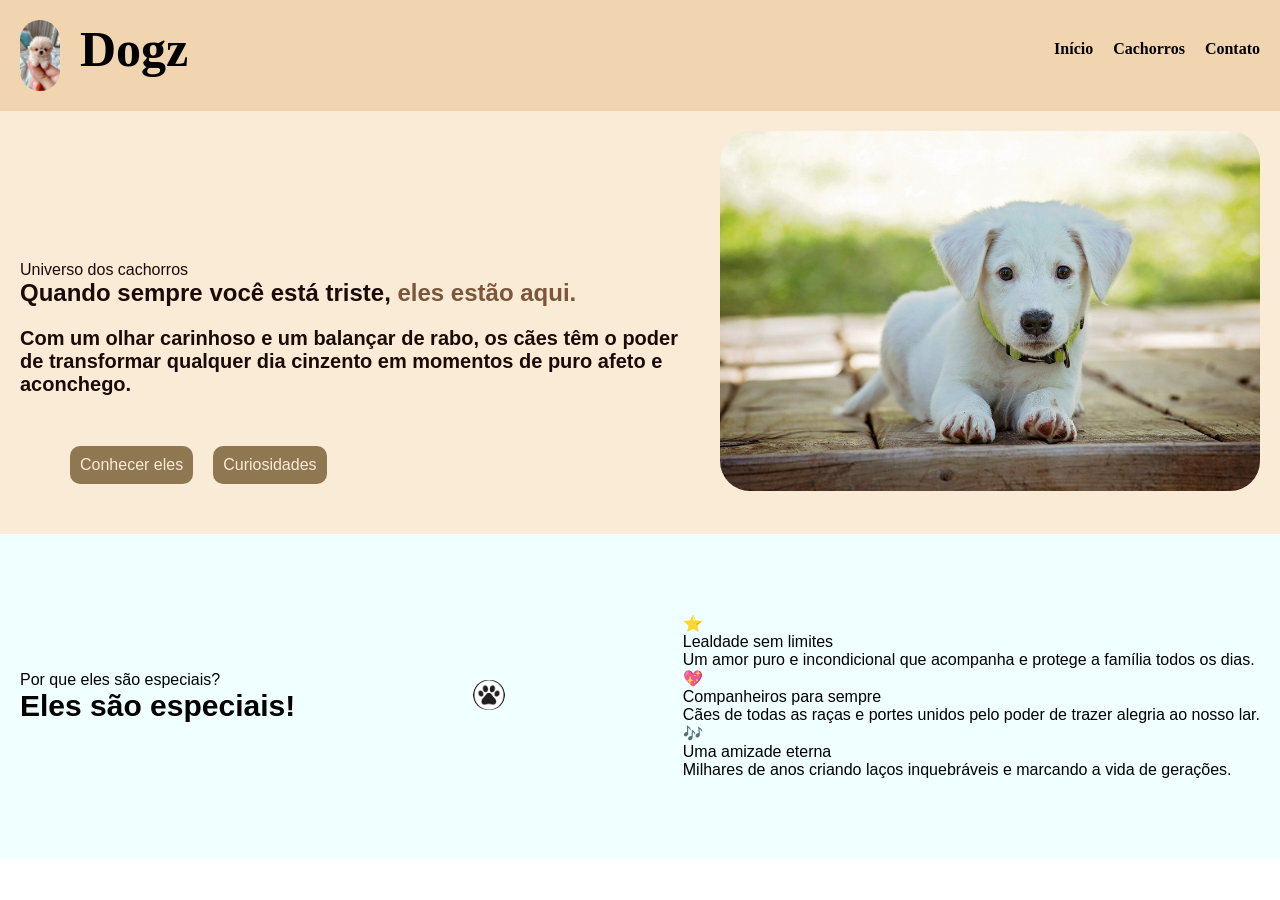
==== index.html @ 8c6f233e "feat: home page, e cachorros feitos, falta o resto depois da hero" ====
<!doctype html>
<html lang="pt-BR">
    <head>
        <meta charset="UTF-8" />
        <title>Puppy Royale</title>
        <link rel="stylesheet" href="css/style.css" />
    </head>
    <body>
        <header>
            <section>
                <article id="img-inicio">
                    <img src="assets/img/index-dog.png" alt="" />
                    <h1>Dogz</h1>
                </article>
            </section>
            <section id="infos-header">
                <p>Início</p>
                <p>Cachorros</p>
                <p>Contato</p>
            </section>
        </header>
        <main>
            <section id="hero">
                <article id="hero-info">
                    <p>Universo dos cachorros</p>
                    <h2>
                        Quando sempre você está triste,
                        <span id="cachorro-hero">eles estão aqui.</span>
                           <p id="hero-texto">Com um olhar carinhoso e um balançar de rabo, os cães têm o poder de transformar qualquer dia cinzento em momentos de puro afeto e aconchego.</p>
                    </h2>
                    <article class="buttons-hero">
                    <a href="" > Conhecer eles </a>
                    <a href="" > Curiosidades </a>
                </article>
                </article id="img-dog">
                <article id="dog-img">
                    <img src="assets/img/dogs-hero.png" alt="Imagem de cachorro fofo" />
                </article>
            </section>

            <section class="porque-hero">
                <section> <p id="pq-hero">Por que eles são especiais?</p>
                <h2>Eles são especiais!</h2>
            </section>
                 <article id="foto-baixo">
                    <img src="assets/img/foto-baixo.png" alt="">
                </article>
                <article class="cards-hero-baixo-container">
                    <article>
                    <p>⭐</p>
                    <p>Lealdade sem limites</p>
                    <p>Um amor puro e incondicional que acompanha e protege a família todos os dias.</p>
                <article>
                    <p>💖</p>
                    <p>Companheiros para sempre</p>
                    <p>Cães de todas as raças e portes unidos pelo poder de trazer alegria ao nosso lar.</p>
                 </article>
                 <article>
                    <p>🎶</p>
                    <p>Uma amizade eterna</p>
                    <p>Milhares de anos criando laços inquebráveis e marcando a vida de gerações.</p>
                 </article>
                </article>
            </section>
        </main>
        <footer></footer>
    </body>
</html>
---- css/style.css ----
* {
    padding: 0;
    margin: 0;
    box-sizing: border-box;
}

header {
    padding: 20px;
    display: flex;
    justify-content: space-between;
    font-family: Arial;
    background-color: rgb(241, 213, 176);

}

#infos-header {
    display: flex;
    gap: 20px;
    padding-top: 20px;
    font-family: 'Lucida Sans';
    font-weight: 700;
    border-radius: 20px;
}

#img-inicio {
    display: flex;
    gap: 20px;
}

#img-inicio img {
    width: 40px;
    height: auto;
    border-radius: 100px;
}

h1 {
    font-size: 50px;
    font-family: 'Lucida Sans';
}

#hero {
    background-color: antiquewhite;
    color: rgb(26, 11, 8);
    display: flex;
    justify-content: space-between;
    font-family: Arial;
}

#cachorro-hero {
    color: rgb(123, 86, 59);
    font-family: Arial;
}

#dog-img img {
    height: 400px;
    border-radius: 50px;
    padding: 20px;
}

#hero-info {
    padding-top: 150px;
    padding-left: 20px;
    font-family: Arial;
}

#hero-texto {
    padding-top: 20px;
    font-size: 20px;
    font-family: Arial;
}

.buttons-hero {
    padding: 50px;
    border-radius: 100px;
    gap: 20px;
    display: flex;
}

.buttons-hero a {
    text-decoration: none;
    background-color: rgb(143, 119, 82);
    color: antiquewhite;
    padding: 10px;
    border-radius: 10px;
    gap: 90px;
}

.porque-hero {
    background-color: azure;
    padding: 80px 20px;
    font-family: Arial;
    display: flex;
    justify-content: space-between;
    align-items: center;
}

.porque-hero h2 {
    font-size: 30px;
}

#foto-baixo img {
    border-radius: 200px;
    height: 30px;
}
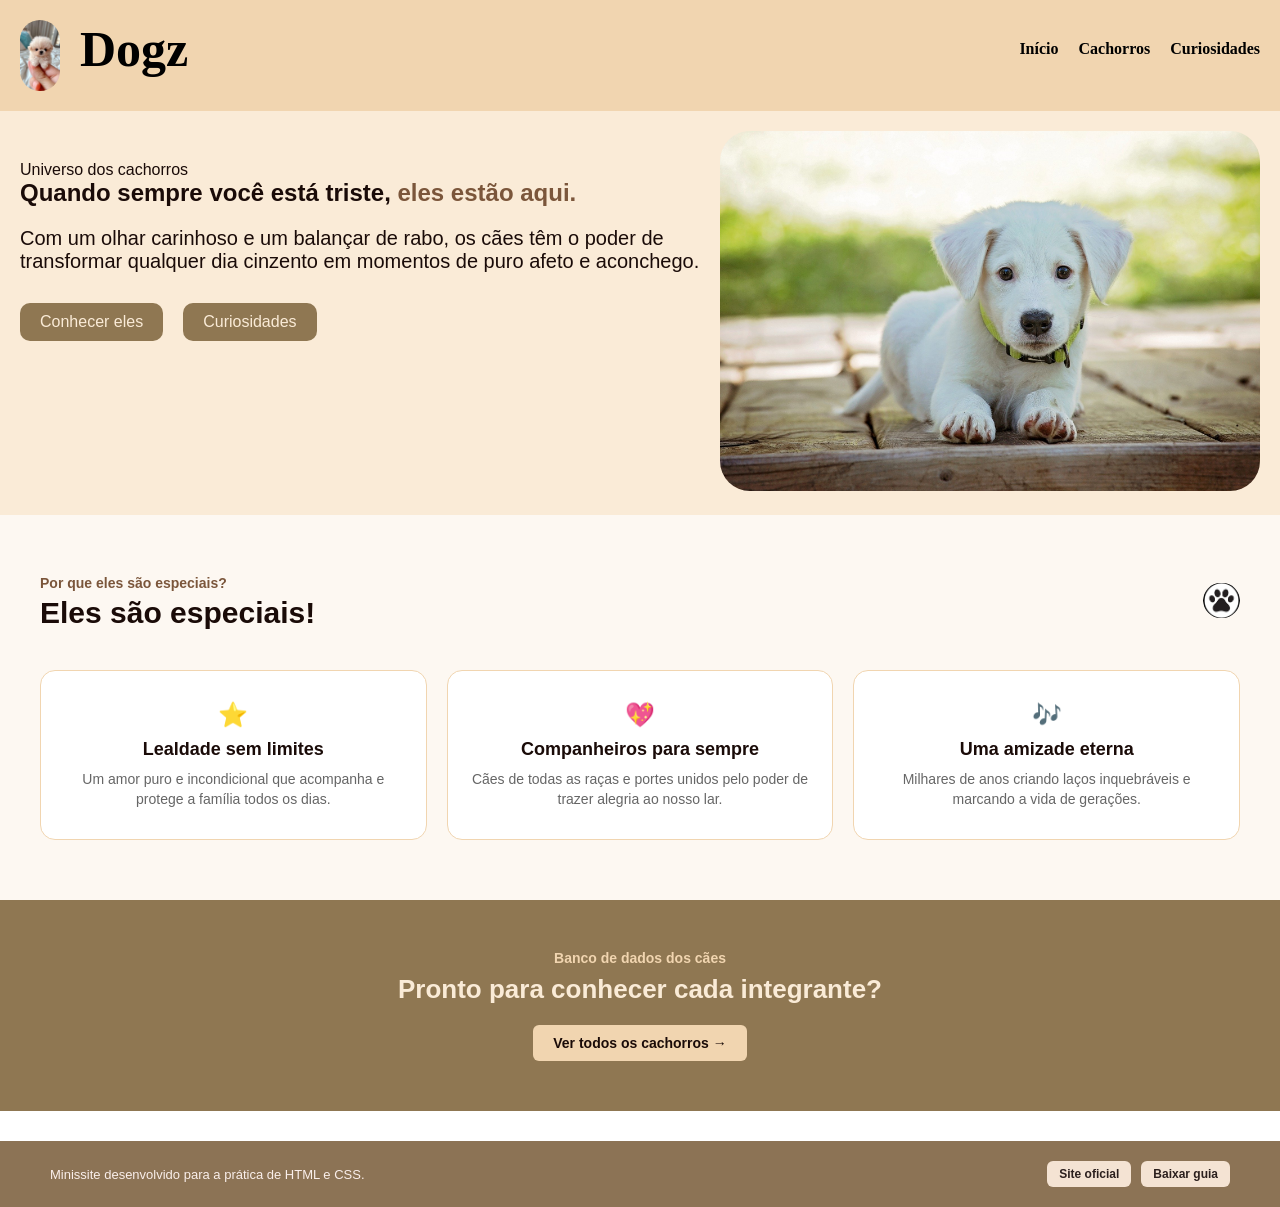
==== commit 25836c36: "feat: resto do site feito, paginas curiosidades, lading page e cachorros concluida" ====
--- a/index.html
+++ b/index.html
@@ -14,9 +14,9 @@
                 </article>
             </section>
             <section id="infos-header">
-                <p>Início</p>
-                <p>Cachorros</p>
-                <p>Contato</p>
+                <a href="/">Início</a>
+                <a href="/pages/cachorros.html">Cachorros</a>
+                <a href="/pages/curiosidades.html">Curiosidades</a>
             </section>
         </header>
         <main>
@@ -26,43 +26,66 @@
                     <h2>
                         Quando sempre você está triste,
                         <span id="cachorro-hero">eles estão aqui.</span>
-                           <p id="hero-texto">Com um olhar carinhoso e um balançar de rabo, os cães têm o poder de transformar qualquer dia cinzento em momentos de puro afeto e aconchego.</p>
                     </h2>
+                    <p id="hero-texto">Com um olhar carinhoso e um balançar de rabo, os cães têm o poder de transformar qualquer dia cinzento em momentos de puro afeto e aconchego.</p>
+                    
                     <article class="buttons-hero">
-                    <a href="" > Conhecer eles </a>
-                    <a href="" > Curiosidades </a>
+                        <a href="/pages/cachorros.html">Conhecer eles</a>
+                        <a href="/pages/curiosidades.html">Curiosidades</a>
+                    </article>
                 </article>
-                </article id="img-dog">
+
                 <article id="dog-img">
                     <img src="assets/img/dogs-hero.png" alt="Imagem de cachorro fofo" />
                 </article>
             </section>
 
             <section class="porque-hero">
-                <section> <p id="pq-hero">Por que eles são especiais?</p>
-                <h2>Eles são especiais!</h2>
-            </section>
-                 <article id="foto-baixo">
-                    <img src="assets/img/foto-baixo.png" alt="">
-                </article>
+                <div class="porque-top">
+                    <section>
+                        <p id="pq-hero">Por que eles são especiais?</p>
+                        <h2>Eles são especiais!</h2>
+                    </section>
+
+                    <article id="foto-baixo">
+                        <img src="assets/img/foto-baixo.png" alt="">
+                    </article>
+                </div>
+
                 <article class="cards-hero-baixo-container">
-                    <article>
-                    <p>⭐</p>
-                    <p>Lealdade sem limites</p>
-                    <p>Um amor puro e incondicional que acompanha e protege a família todos os dias.</p>
-                <article>
-                    <p>💖</p>
-                    <p>Companheiros para sempre</p>
-                    <p>Cães de todas as raças e portes unidos pelo poder de trazer alegria ao nosso lar.</p>
-                 </article>
-                 <article>
-                    <p>🎶</p>
-                    <p>Uma amizade eterna</p>
-                    <p>Milhares de anos criando laços inquebráveis e marcando a vida de gerações.</p>
-                 </article>
+                    <article class="card-item">
+                        <p class="emoji-card">⭐</p>
+                        <p class="titulo-card">Lealdade sem limites</p>
+                        <p class="texto-card">Um amor puro e incondicional que acompanha e protege a família todos os dias.</p>
+                    </article>
+
+                    <article class="card-item">
+                        <p class="emoji-card">💖</p>
+                        <p class="titulo-card">Companheiros para sempre</p>
+                        <p class="texto-card">Cães de todas as raças e portes unidos pelo poder de trazer alegria ao nosso lar.</p>
+                    </article>
+
+                    <article class="card-item">
+                        <p class="emoji-card">🎶</p>
+                        <p class="titulo-card">Uma amizade eterna</p>
+                        <p class="texto-card">Milhares de anos criando laços inquebráveis e marcando a vida de gerações.</p>
+                    </article>
                 </article>
             </section>
+
+            <section class="banner-final">
+                <p class="subtitulo-banner">Banco de dados dos cães</p>
+                <h2>Pronto para conhecer cada integrante?</h2>
+                <a href="/pages/cachorros.html" class="btn-banner">Ver todos os cachorros →</a>
+            </section>
         </main>
-        <footer></footer>
+
+        <footer>
+            <p>Minissite desenvolvido para a prática de HTML e CSS.</p>
+            <div class="links-footer">
+                <a href="/" class="btn-footer">Site oficial</a>
+                <a href="/assets/resources/guia.txt" class="btn-footer" download>Baixar guia</a>
+            </div>
+        </footer>
     </body>
-</html>
+</html>
--- a/css/style.css
+++ b/css/style.css
@@ -10,7 +10,11 @@
     justify-content: space-between;
     font-family: Arial;
     background-color: rgb(241, 213, 176);
-
+}
+
+a {
+    text-decoration: none;
+    color: #000000;
 }
 
 #infos-header {
@@ -58,7 +62,7 @@
 }
 
 #hero-info {
-    padding-top: 150px;
+    padding-top: 50px;
     padding-left: 20px;
     font-family: Arial;
 }
@@ -70,7 +74,7 @@
 }
 
 .buttons-hero {
-    padding: 50px;
+    padding: 30px 0;
     border-radius: 100px;
     gap: 20px;
     display: flex;
@@ -80,25 +84,130 @@
     text-decoration: none;
     background-color: rgb(143, 119, 82);
     color: antiquewhite;
-    padding: 10px;
+    padding: 10px 20px;
     border-radius: 10px;
-    gap: 90px;
 }
 
 .porque-hero {
-    background-color: azure;
-    padding: 80px 20px;
-    font-family: Arial;
+    background-color: #fdf8f2;
+    padding: 60px 40px;
+    font-family: Arial;
+    display: flex;
+    flex-direction: column;
+    gap: 40px;
+}
+
+.porque-top {
     display: flex;
     justify-content: space-between;
     align-items: center;
+    width: 100%;
+}
+
+#pq-hero {
+    color: rgb(123, 86, 59);
+    font-size: 14px;
+    font-weight: bold;
+    margin-bottom: 5px;
 }
 
 .porque-hero h2 {
     font-size: 30px;
+    color: rgb(26, 11, 8);
 }
 
 #foto-baixo img {
     border-radius: 200px;
-    height: 30px;
-}
+    height: 35px;
+}
+
+.cards-hero-baixo-container {
+    display: flex;
+    justify-content: space-between;
+    gap: 20px;
+    width: 100%;
+}
+
+.card-item {
+    background-color: #ffffff;
+    flex: 1;
+    padding: 30px 20px;
+    border-radius: 15px;
+    text-align: center;
+    border: 1px solid rgb(241, 213, 176);
+}
+
+.emoji-card {
+    font-size: 24px;
+    margin-bottom: 10px;
+}
+
+.titulo-card {
+    font-weight: bold;
+    font-size: 18px;
+    color: rgb(26, 11, 8);
+    margin-bottom: 10px;
+}
+
+.texto-card {
+    font-size: 14px;
+    color: #666666;
+    line-height: 1.4;
+}
+
+.banner-final {
+    background-color: rgb(143, 119, 82);
+    padding: 50px 20px;
+    text-align: center;
+    font-family: Arial;
+}
+
+.subtitulo-banner {
+    color: rgb(241, 213, 176);
+    font-weight: bold;
+    font-size: 14px;
+    margin-bottom: 8px;
+}
+
+.banner-final h2 {
+    color: antiquewhite;
+    font-size: 26px;
+    margin-bottom: 20px;
+}
+
+.btn-banner {
+    display: inline-block;
+    background-color: rgb(241, 213, 176);
+    color: rgb(26, 11, 8);
+    padding: 10px 20px;
+    border-radius: 6px;
+    text-decoration: none;
+    font-weight: bold;
+    font-size: 14px;
+}
+
+footer {
+    background-color: #8c7355;
+    color: #faefeb;
+    padding: 20px 50px;
+    display: flex;
+    justify-content: space-between;
+    align-items: center;
+    font-family: Arial, sans-serif;
+    font-size: 13px;
+    margin-top: 30px;
+}
+
+.links-footer {
+    display: flex;
+    gap: 10px;
+}
+
+.btn-footer {
+    background-color: #f4e3d3;
+    color: #2b1f1d;
+    padding: 6px 12px;
+    border-radius: 6px;
+    font-weight: bold;
+    font-size: 12px;
+}
